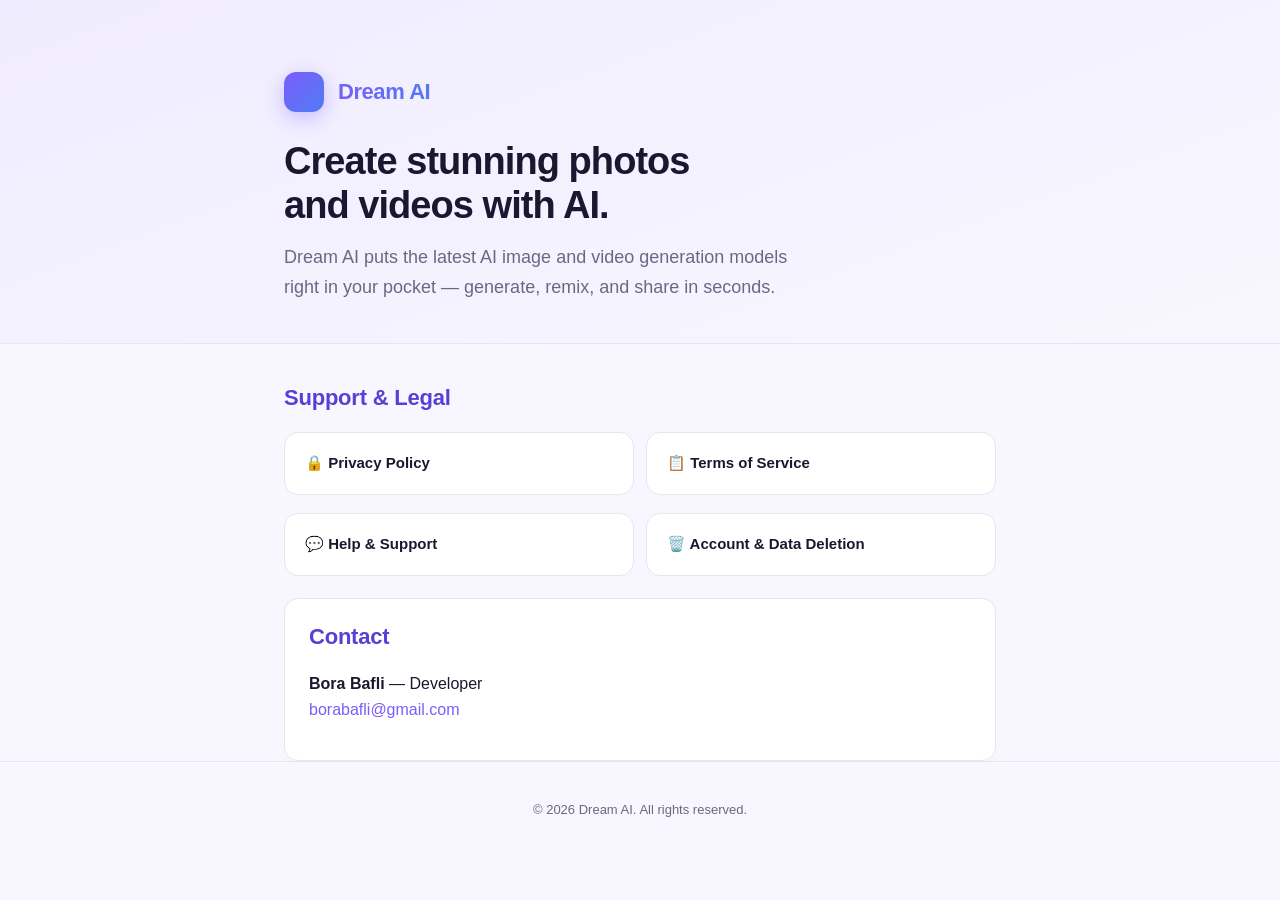
==== index.html @ 69940d89 "Initial commit: Dream AI privacy & support landing pages" ====
<!DOCTYPE html>
<html lang="en">
<head>
  <meta charset="UTF-8" />
  <meta name="viewport" content="width=device-width, initial-scale=1.0" />
  <title>Dream AI — AI Photo & Video Generator</title>
  <meta name="description" content="Dream AI lets you create stunning AI-generated photos and videos right from your phone using the latest AI models." />
  <link rel="stylesheet" href="style.css" />
</head>
<body>
  <header class="hero">
    <div class="container">
      <div class="brand">
        <div class="brand-mark"></div>
        <span class="brand-name">Dream AI</span>
      </div>
      <h1>Create stunning photos<br/>and videos with AI.</h1>
      <p class="lede">Dream AI puts the latest AI image and video generation models right in your pocket — generate, remix, and share in seconds.</p>
    </div>
  </header>

  <main class="container">
    <section class="links">
      <h2>Support &amp; Legal</h2>
      <ul class="link-grid">
        <li><a href="privacy-policy.html">🔒 Privacy Policy</a></li>
        <li><a href="terms-of-service.html">📋 Terms of Service</a></li>
        <li><a href="support.html">💬 Help &amp; Support</a></li>
        <li><a href="account-deletion.html">🗑️ Account &amp; Data Deletion</a></li>
      </ul>
    </section>

    <section class="contact">
      <h2 style="margin-top:0">Contact</h2>
      <p>
        <strong>Bora Bafli</strong> — Developer<br/>
        <a href="mailto:borabafli@gmail.com">borabafli@gmail.com</a>
      </p>
    </section>
  </main>

  <footer>
    <div class="container">
      <p>© <span id="year"></span> Dream AI. All rights reserved.</p>
    </div>
  </footer>

  <script>document.getElementById('year').textContent = new Date().getFullYear();</script>
</body>
</html>
---- style.css ----
:root {
  --bg: #f8f7ff;
  --card: #ffffff;
  --text: #1a1830;
  --muted: #6b6882;
  --primary: #7C5CFC;
  --primary-dark: #5b3ed4;
  --primary-soft: #ede9fe;
  --secondary: #4F7DF4;
  --border: #e8e4f0;
  --danger: #dc2626;
  --max: 760px;
}

* { box-sizing: border-box; }

html, body {
  margin: 0;
  padding: 0;
  background: var(--bg);
  color: var(--text);
  font-family: -apple-system, BlinkMacSystemFont, "Segoe UI", "Inter", Roboto, "Helvetica Neue", Arial, sans-serif;
  font-size: 16px;
  line-height: 1.65;
  -webkit-font-smoothing: antialiased;
}

.container {
  max-width: var(--max);
  margin: 0 auto;
  padding: 0 24px;
}

a {
  color: var(--primary);
  text-decoration: none;
  border-bottom: 1px solid transparent;
  transition: border-color .15s ease;
}
a:hover { border-bottom-color: var(--primary); }

/* ── Hero (index.html only) ── */
.hero {
  padding: 72px 0 40px;
  background: linear-gradient(160deg, #f0ecff 0%, var(--bg) 100%);
  border-bottom: 1px solid var(--border);
}
.brand {
  display: flex;
  align-items: center;
  gap: 14px;
  margin-bottom: 28px;
}
.brand-mark {
  width: 40px;
  height: 40px;
  border-radius: 12px;
  background: linear-gradient(135deg, #7C5CFC 0%, #4F7DF4 100%);
  box-shadow: 0 6px 20px rgba(124, 92, 252, 0.35);
}
.brand-name {
  font-weight: 800;
  font-size: 22px;
  letter-spacing: -0.02em;
  background: linear-gradient(135deg, #7C5CFC 0%, #4F7DF4 100%);
  -webkit-background-clip: text;
  -webkit-text-fill-color: transparent;
  background-clip: text;
}
.hero h1 {
  font-size: 38px;
  line-height: 1.15;
  font-weight: 800;
  letter-spacing: -0.025em;
  margin: 0 0 16px;
}
.hero .lede {
  font-size: 18px;
  color: var(--muted);
  margin: 0;
  max-width: 540px;
}

/* ── Sub-page header ── */
.page-header {
  padding: 56px 0 24px;
  border-bottom: 1px solid var(--border);
  background: var(--card);
}
.page-header .crumbs {
  font-size: 13px;
  color: var(--muted);
  margin-bottom: 12px;
}
.page-header h1 {
  font-size: 32px;
  font-weight: 800;
  margin: 0 0 6px;
  letter-spacing: -0.02em;
}
.page-header .updated {
  color: var(--muted);
  font-size: 14px;
  margin: 0;
}

main {
  padding: 32px 0 64px;
}

main h2 {
  font-size: 22px;
  font-weight: 700;
  margin: 36px 0 12px;
  letter-spacing: -0.01em;
  color: var(--primary-dark);
}
main h3 {
  font-size: 17px;
  font-weight: 700;
  margin: 24px 0 8px;
}
main p { color: var(--text); }
main ul, main ol { padding-left: 22px; }
main li { margin-bottom: 6px; color: var(--text); }

.callout {
  background: var(--primary-soft);
  border-left: 3px solid var(--primary);
  border-radius: 8px;
  padding: 14px 18px;
  margin: 20px 0;
  color: #4c1d95;
  font-size: 15px;
}
.callout-warn {
  background: #fef2f2;
  border-left-color: var(--danger);
  color: #7f1d1d;
}

/* ── Index link grid ── */
.links { margin-top: 16px; }
.link-grid {
  list-style: none;
  padding: 0;
  margin: 16px 0;
  display: grid;
  grid-template-columns: 1fr 1fr;
  gap: 12px;
}
.link-grid a {
  display: block;
  padding: 18px 20px;
  border: 1px solid var(--border);
  border-radius: 14px;
  background: var(--card);
  font-weight: 600;
  font-size: 15px;
  color: var(--text);
  border-bottom: 1px solid var(--border);
  transition: border-color .15s ease, box-shadow .15s ease;
}
.link-grid a:hover {
  border-color: var(--primary);
  box-shadow: 0 4px 12px rgba(124, 92, 252, 0.12);
}

/* ── Contact card ── */
.contact {
  margin-top: 16px;
  padding: 20px 24px;
  background: var(--card);
  border-radius: 14px;
  border: 1px solid var(--border);
}

/* ── Tables ── */
table {
  width: 100%;
  border-collapse: collapse;
  margin: 16px 0;
  font-size: 15px;
}
table th, table td {
  border: 1px solid var(--border);
  padding: 10px 12px;
  text-align: left;
  vertical-align: top;
}
table th {
  background: #f0ecff;
  font-weight: 700;
}

footer {
  padding: 24px 0 48px;
  color: var(--muted);
  font-size: 13px;
  text-align: center;
  border-top: 1px solid var(--border);
}
footer a { border-bottom: none; }

@media (max-width: 540px) {
  .hero { padding: 52px 0 28px; }
  .hero h1 { font-size: 30px; }
  .page-header h1 { font-size: 26px; }
  .link-grid { grid-template-columns: 1fr; }
}
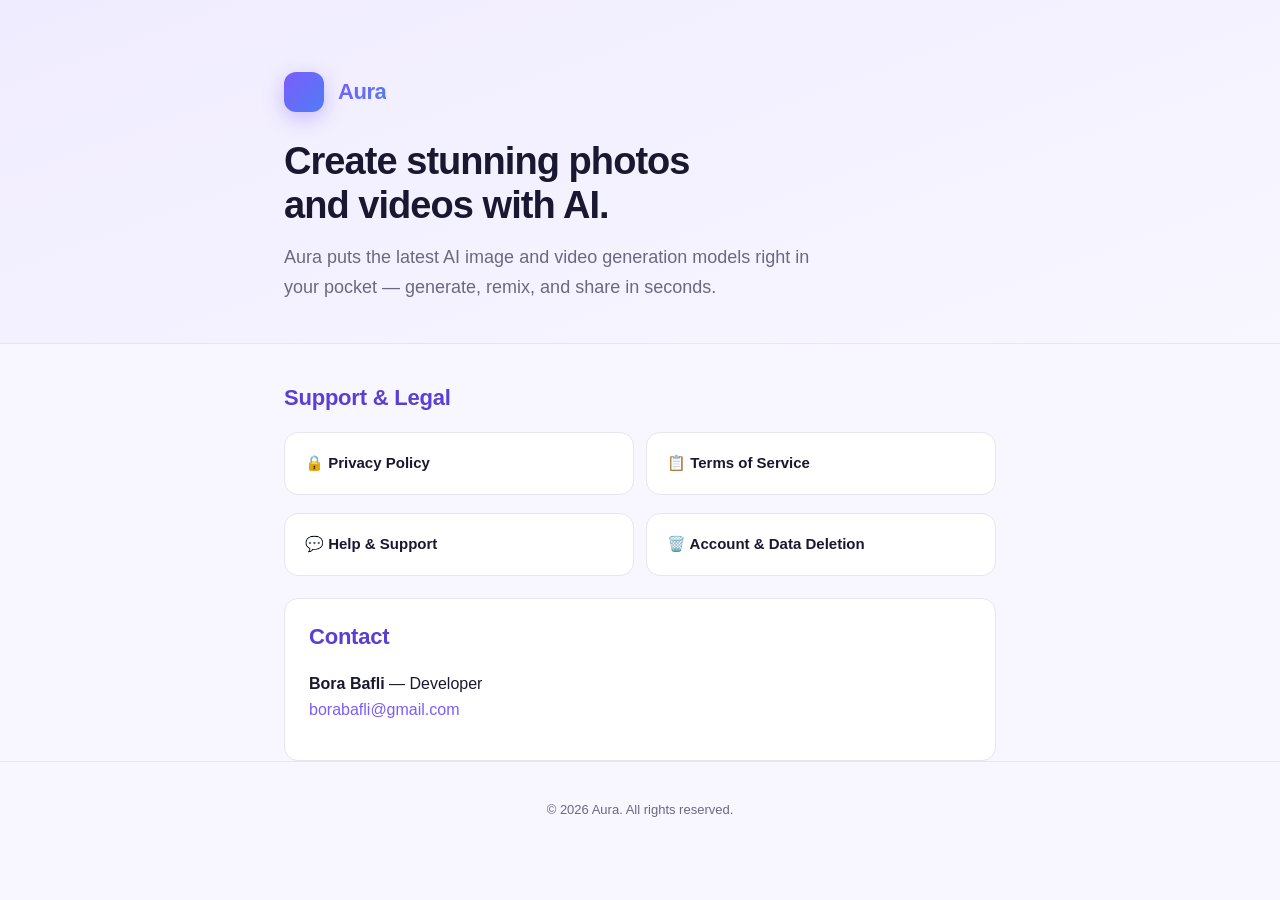
==== commit 082c2957: "Rebrand Dream AI -> Aura across privacy/terms/support pages App was renamed from Dream AI to Aura in" ====
--- a/index.html
+++ b/index.html
@@ -3,8 +3,8 @@
 <head>
   <meta charset="UTF-8" />
   <meta name="viewport" content="width=device-width, initial-scale=1.0" />
-  <title>Dream AI — AI Photo & Video Generator</title>
-  <meta name="description" content="Dream AI lets you create stunning AI-generated photos and videos right from your phone using the latest AI models." />
+  <title>Aura — AI Photo & Video Generator</title>
+  <meta name="description" content="Aura lets you create stunning AI-generated photos and videos right from your phone using the latest AI models." />
   <link rel="stylesheet" href="style.css" />
 </head>
 <body>
@@ -12,10 +12,10 @@
     <div class="container">
       <div class="brand">
         <div class="brand-mark"></div>
-        <span class="brand-name">Dream AI</span>
+        <span class="brand-name">Aura</span>
       </div>
       <h1>Create stunning photos<br/>and videos with AI.</h1>
-      <p class="lede">Dream AI puts the latest AI image and video generation models right in your pocket — generate, remix, and share in seconds.</p>
+      <p class="lede">Aura puts the latest AI image and video generation models right in your pocket — generate, remix, and share in seconds.</p>
     </div>
   </header>
 
@@ -41,7 +41,7 @@
 
   <footer>
     <div class="container">
-      <p>© <span id="year"></span> Dream AI. All rights reserved.</p>
+      <p>© <span id="year"></span> Aura. All rights reserved.</p>
     </div>
   </footer>
 
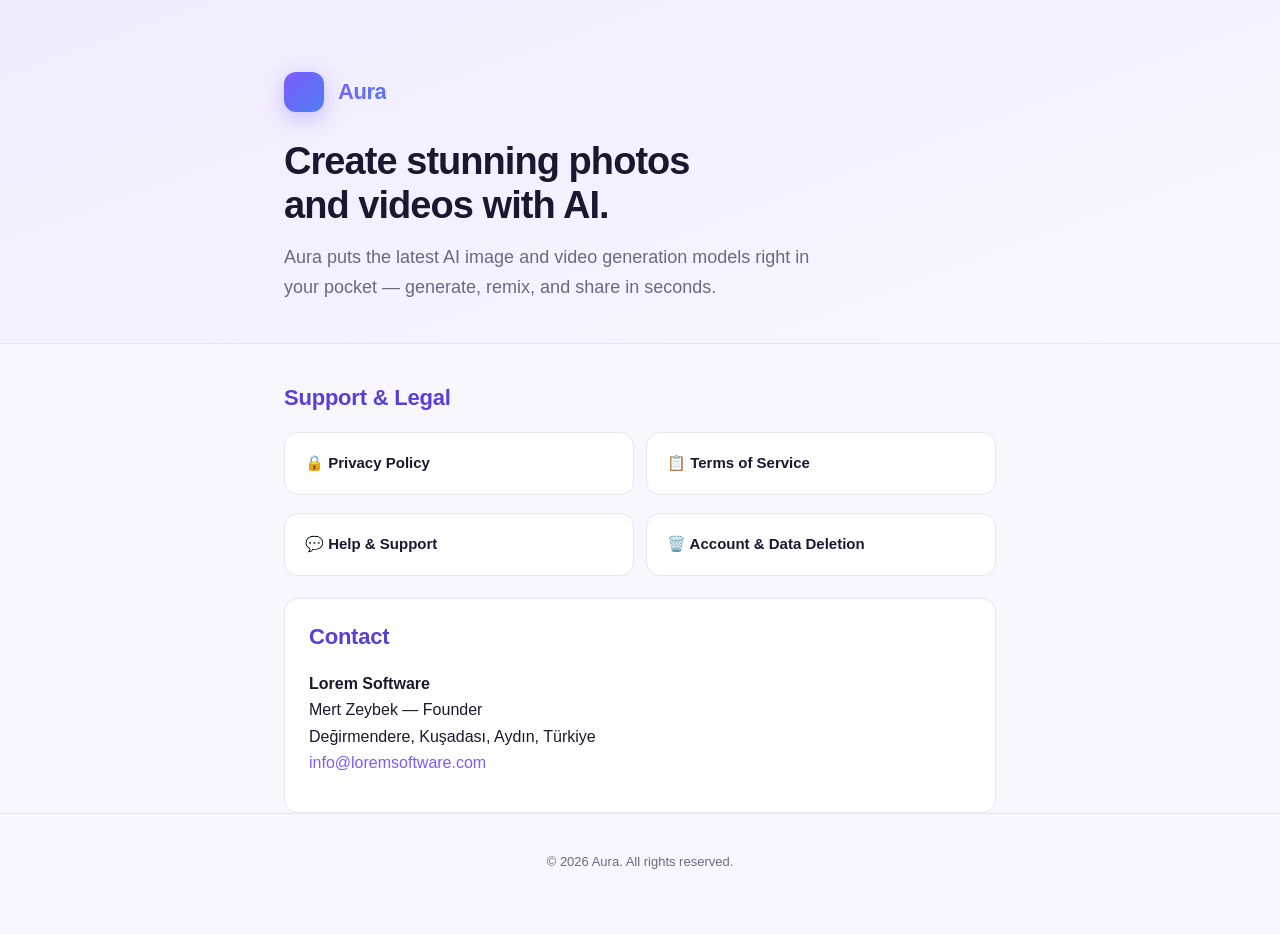
==== commit eb9de84c: "Replace developer contact info with Lorem Software Swap personal name/email for the company identity" ====
--- a/index.html
+++ b/index.html
@@ -33,8 +33,10 @@
     <section class="contact">
       <h2 style="margin-top:0">Contact</h2>
       <p>
-        <strong>Bora Bafli</strong> — Developer<br/>
-        <a href="mailto:borabafli@gmail.com">borabafli@gmail.com</a>
+        <strong>Lorem Software</strong><br/>
+        Mert Zeybek — Founder<br/>
+        Değirmendere, Kuşadası, Aydın, Türkiye<br/>
+        <a href="mailto:info@loremsoftware.com">info@loremsoftware.com</a>
       </p>
     </section>
   </main>
